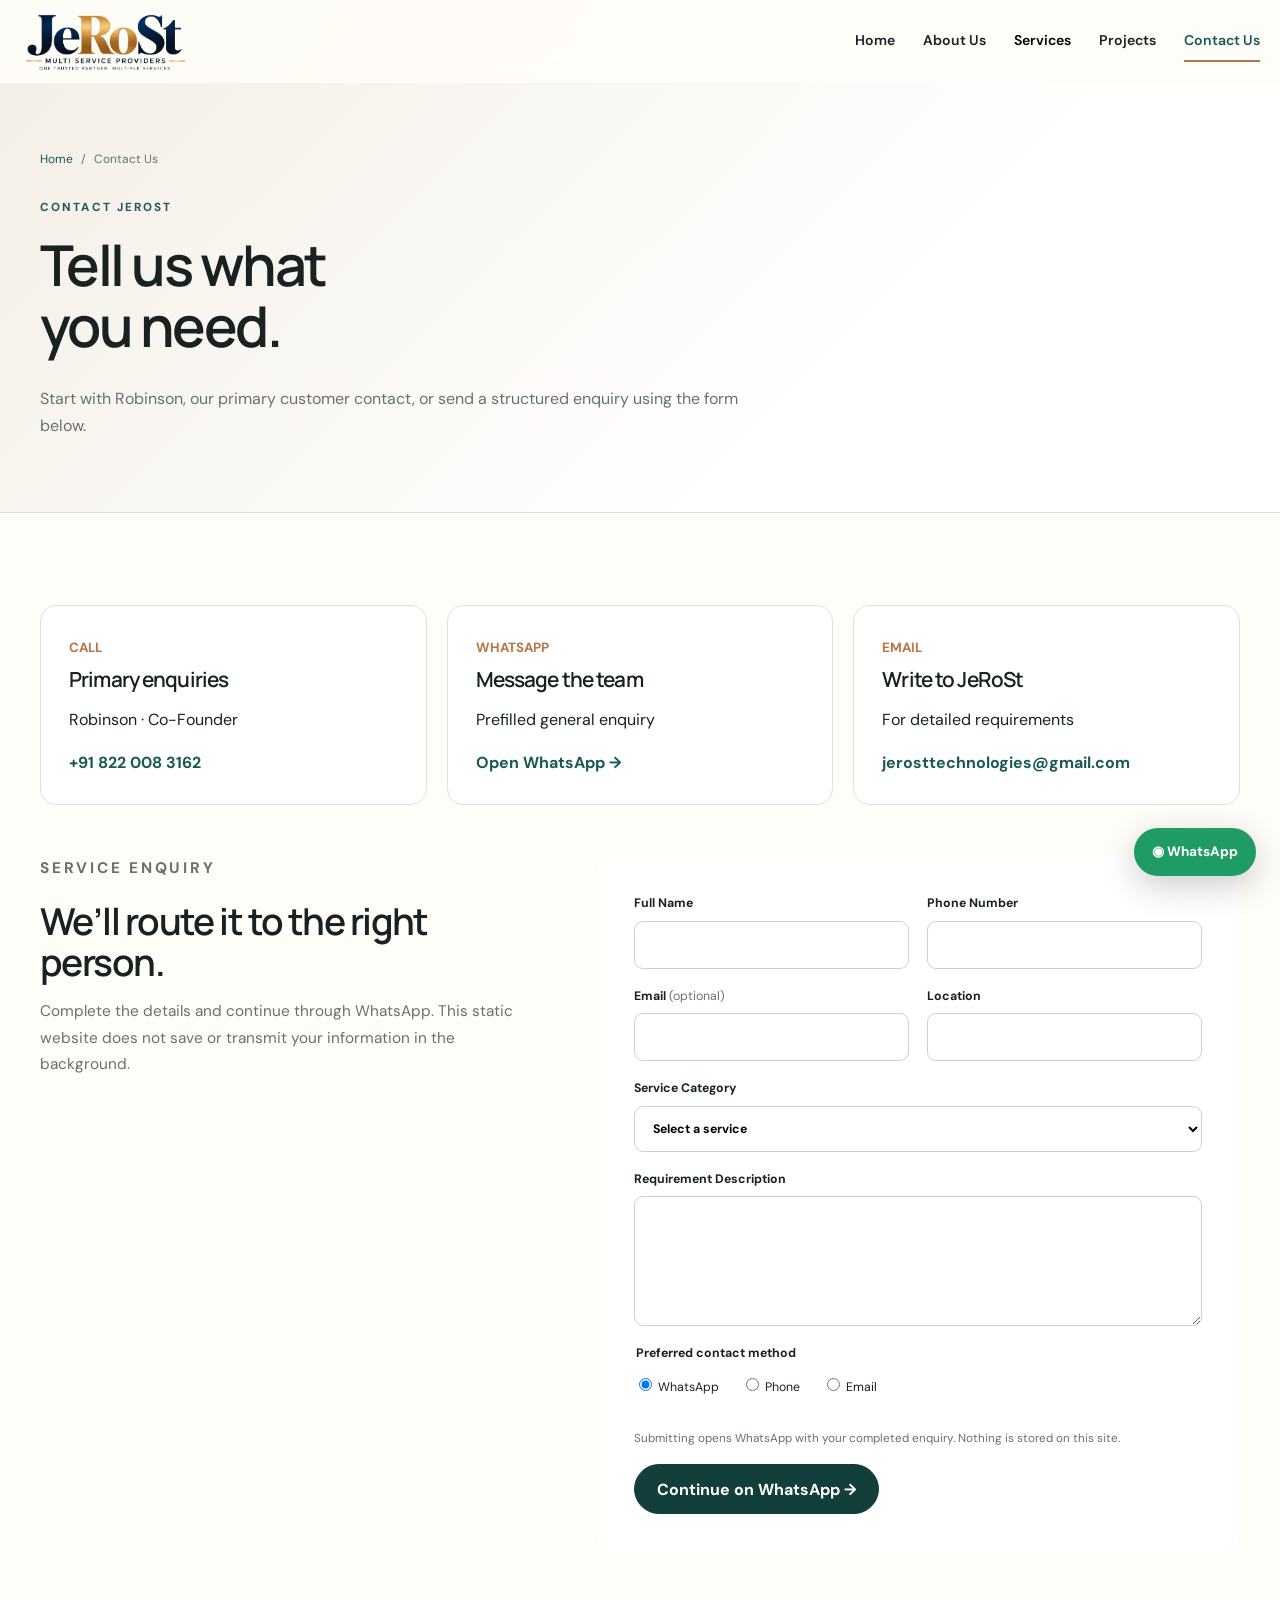
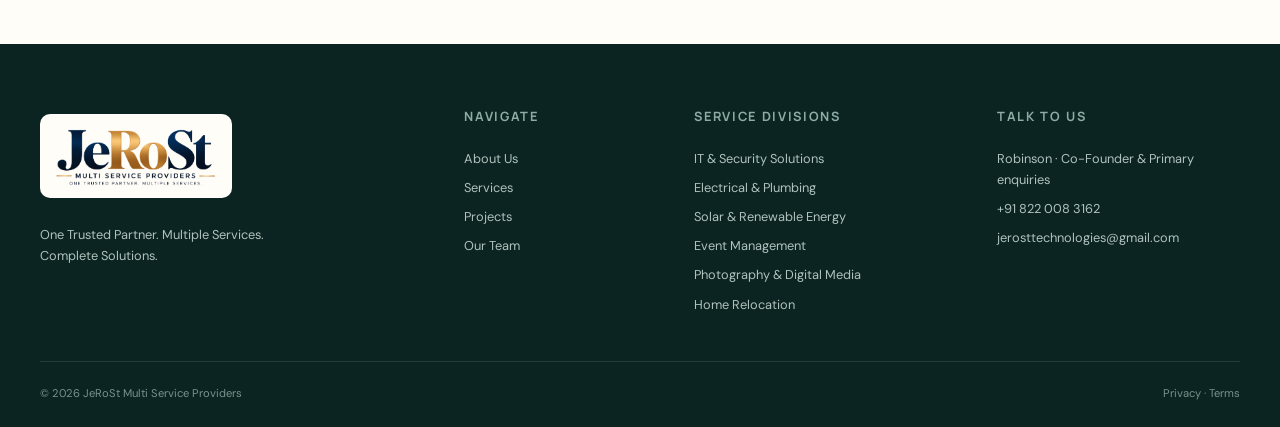
==== contact.html @ d0f53394 "first commit" ====
<!doctype html><html lang="en"><head><meta charset="UTF-8"><meta name="viewport" content="width=device-width,initial-scale=1"><title>Contact Us | JeRoSt Multi Service Providers</title><meta name="description" content="Contact JeRoSt for a service enquiry or consultation."><link rel="icon" href="assets/brand/favicon.png" type="image/png"><link rel="preconnect" href="https://fonts.googleapis.com"><link rel="preconnect" href="https://fonts.gstatic.com" crossorigin><link href="https://fonts.googleapis.com/css2?family=DM+Sans:wght@400;500;600;700&family=Manrope:wght@400;500;600;700&display=swap" rel="stylesheet"><link rel="stylesheet" href="styles.css"></head><body><a class="skip-link" href="#main">Skip to content</a><div id="site-header"></div><main id="main"><section class="page-hero"><div class="container reveal"><div class="breadcrumbs"><a href="index.html">Home</a><span>/</span><span>Contact Us</span></div><p class="eyebrow">CONTACT JEROST</p><h1>Tell us what<br>you need.</h1><p class="lead">Start with Robinson, our primary customer contact, or send a structured enquiry using the form below.</p></div></section>
<section class="section"><div class="container"><div class="contact-cards"><article class="contact-card reveal"><small>CALL</small><h2>Primary enquiries</h2><p>Robinson</p><a href="tel:+918220083162">+91 822 008 3162</a></article><article class="contact-card reveal"><small>WHATSAPP</small><h2>Message the team</h2><p>Prefilled general enquiry</p><a href="https://wa.me/918220083162" target="_blank" rel="noreferrer">Open WhatsApp →</a></article><article class="contact-card reveal"><small>EMAIL</small><h2>Write to JeRoSt</h2><p>For detailed requirements</p><a href="mailto:jerosttechnologies@gmail.com">jerosttechnologies@gmail.com</a></article></div>
<div class="contact-grid"><div class="content-copy reveal"><p class="eyebrow">SERVICE ENQUIRY</p><h2>We’ll route it to the right person.</h2><p>Complete the details and continue through WhatsApp. This static website does not save or transmit your information in the background.</p></div><form class="enquiry-form reveal" id="enquiry-form"><div class="field-row"><label>Full Name<input name="name" required autocomplete="name"></label><label>Phone Number<input name="phone" type="tel" required autocomplete="tel"></label></div><div class="field-row"><label>Email <span>(optional)</span><input name="email" type="email" autocomplete="email"></label><label>Location<input name="location" required></label></div><label>Service Category<select name="service" required><option value="">Select a service</option><option>IT &amp; Security Solutions</option><option>Electrical &amp; Plumbing Services</option><option>Solar &amp; Renewable Energy</option><option>Event Management</option><option>Photography, Videography &amp; Digital Media</option><option>Home Relocation Services</option></select></label><label>Requirement Description<textarea name="message" rows="5" required></textarea></label><fieldset><legend>Preferred contact method</legend><label><input type="radio" name="contactMethod" value="WhatsApp" checked> WhatsApp</label><label><input type="radio" name="contactMethod" value="Phone"> Phone</label><label><input type="radio" name="contactMethod" value="Email"> Email</label></fieldset><p class="form-note">Submitting opens WhatsApp with your completed enquiry. Nothing is stored on this site.</p><button class="button" type="submit">Continue on WhatsApp →</button></form></div></div></section></main><div id="site-footer"></div><script src="site.js"></script></body></html>
---- styles.css ----
:root{--ink:#182220;--teal:#123f3b;--teal-2:#1a5a53;--cream:#f8f5ee;--paper:#fffdf8;--copper:#b87545;--muted:#69716e;--line:#dde1db;--white:#fff;--shadow:0 24px 70px rgba(23,41,37,.12);--radius:20px;--max:1200px}
*{box-sizing:border-box}html{scroll-behavior:smooth;scroll-padding-top:90px}body{margin:0;background:var(--paper);color:var(--ink);font-family:"DM Sans",sans-serif;line-height:1.65}body.menu-open{overflow:hidden}img{display:block;width:100%}a{color:inherit;text-decoration:none}button,input,select,textarea{font:inherit}.container{width:min(var(--max),calc(100% - 48px));margin:auto}.skip-link{position:fixed;left:18px;top:-60px;background:var(--ink);color:#fff;padding:10px 16px;z-index:1000}.skip-link:focus{top:18px}.eyebrow{color:var(--teal-2);font-size:.73rem;font-weight:700;letter-spacing:.18em;margin:0 0 18px}.eyebrow.light{color:#9cc8c0}h1,h2,h3{font-family:"Manrope",sans-serif;line-height:1.08;margin:0}h1{font-size:clamp(3rem,6.2vw,6.2rem);letter-spacing:-.065em;font-weight:600}h1 em{font-style:normal;color:var(--teal-2)}h2{font-size:clamp(2.3rem,4.3vw,4.4rem);letter-spacing:-.055em;font-weight:600}h3{letter-spacing:-.03em}.section{padding:120px 0}.button{display:inline-flex;align-items:center;justify-content:center;gap:12px;border:1px solid var(--teal);background:var(--teal);color:#fff;padding:15px 22px;border-radius:999px;font-weight:700;cursor:pointer;transition:.25s}.button:hover{background:var(--teal-2);transform:translateY(-2px)}.button-small{padding:11px 18px;font-size:.88rem}.button-ghost{background:transparent;color:var(--ink);border-color:#bfc6c1}.button-ghost:hover{background:#fff}.button-row{display:flex;flex-wrap:wrap;gap:12px;margin-top:34px}.site-header{position:fixed;top:0;left:0;right:0;z-index:100;background:rgba(255,253,248,.9);backdrop-filter:blur(18px);border-bottom:1px solid transparent;transition:.25s}.site-header.scrolled{border-color:var(--line);box-shadow:0 8px 30px rgba(26,40,37,.06)}.nav-shell{height:82px;width:min(1360px,calc(100% - 40px));margin:auto;display:flex;align-items:center;gap:38px}.wordmark{display:inline-flex;flex-direction:column;line-height:1;min-width:max-content}.wordmark strong{font-family:"Manrope";font-size:1.75rem;letter-spacing:-.06em}.wordmark span{font-size:.53rem;letter-spacing:.19em;font-weight:700;margin-top:6px}.main-nav{display:flex;align-items:center;gap:28px;margin-left:auto;font-size:.88rem;font-weight:600}.main-nav>a,.services-nav>button{position:relative;background:none;border:0;padding:29px 0;cursor:pointer}.main-nav>a:after,.services-nav>button:after{content:"";position:absolute;left:0;right:100%;bottom:20px;height:2px;background:var(--copper);transition:.25s}.main-nav>a:hover:after,.services-nav>button:hover:after{right:0}.services-nav{position:relative}.services-nav>button{display:flex;align-items:center;gap:6px}.mega-menu{position:absolute;top:70px;left:50%;transform:translate(-44%,10px);width:min(860px,calc(100vw - 60px));background:#fff;border:1px solid var(--line);box-shadow:var(--shadow);border-radius:18px;padding:28px;display:grid;grid-template-columns:.75fr 2fr;gap:32px;opacity:0;visibility:hidden;transition:.2s}.services-nav:hover .mega-menu,.services-nav:focus-within .mega-menu{opacity:1;visibility:visible;transform:translate(-44%,0)}.mega-intro{background:var(--cream);padding:24px;border-radius:14px}.mega-intro small{font-size:.65rem;letter-spacing:.16em;color:var(--teal-2);font-weight:700}.mega-intro h3{font-size:1.45rem;margin:14px 0 26px}.mega-intro a{font-size:.8rem;font-weight:700;color:var(--teal-2)}.mega-links{display:grid;grid-template-columns:1fr 1fr;gap:6px}.mega-links>a{display:flex;gap:14px;padding:13px;border-radius:10px}.mega-links>a:hover{background:var(--cream)}.mega-links b{color:var(--copper);font-size:.75rem}.mega-links span{font-size:.88rem;font-weight:700}.mega-links small{display:block;color:var(--muted);font-size:.7rem;font-weight:400;margin-top:3px}.menu-toggle{display:none;background:none;border:0;width:42px;height:42px}.hero{min-height:100vh;padding:150px 0 80px;display:flex;align-items:center;background:linear-gradient(135deg,#fbf8f1,#fff 60%);overflow:hidden}.hero-grid{display:grid;grid-template-columns:1.1fr .9fr;gap:70px;align-items:center}.hero-lead{font-size:1.05rem;color:var(--muted);max-width:670px;margin:30px 0 0}.direct-contact{display:flex;gap:20px;align-items:center;margin-top:42px}.direct-contact span{font-size:.65rem;letter-spacing:.16em;font-weight:700;color:var(--muted)}.direct-contact a{font-weight:700}.hero-visual{position:relative;min-height:650px}.hero-visual>img{height:650px;object-fit:cover;border-radius:220px 220px 24px 24px}.division-panel{position:absolute;left:-90px;bottom:26px;width:310px;background:rgba(18,63,59,.96);color:#fff;border-radius:18px;padding:24px;box-shadow:var(--shadow)}.division-panel p{font-size:.62rem;letter-spacing:.15em;color:#9cc8c0;margin:0}.division-panel>strong{display:block;font-family:"Manrope";font-size:1.65rem;margin:3px 0 15px}.division-panel a{display:flex;justify-content:space-between;border-top:1px solid rgba(255,255,255,.15);padding:8px 0;font-size:.72rem}.section-heading{display:grid;grid-template-columns:1.4fr .6fr;gap:80px;align-items:end;margin-bottom:58px}.section-heading>p{color:var(--muted);margin:0 0 7px}.service-grid{display:grid;grid-template-columns:repeat(3,1fr);gap:24px}.service-card{border:1px solid var(--line);border-radius:var(--radius);overflow:hidden;background:#fff;transition:.3s}.service-card:hover{transform:translateY(-8px);box-shadow:var(--shadow)}.card-image{height:240px;position:relative;overflow:hidden}.card-image img{height:100%;object-fit:cover;transition:.5s}.service-card:hover img{transform:scale(1.04)}.card-image>span{position:absolute;left:16px;top:16px;background:#fff;border-radius:99px;padding:6px 10px;font-size:.7rem;font-weight:700}.card-body{padding:28px}.service-icon{width:42px;height:42px;display:grid;place-items:center;background:#e7f0ed;color:var(--teal);border-radius:12px;font-size:1.3rem;margin-bottom:22px}.card-body h3{font-size:1.35rem}.card-body p{color:var(--muted);font-size:.9rem;min-height:72px}.text-button{background:0;border:0;padding:0;color:var(--teal-2);font-weight:700;cursor:pointer}.text-button span{margin-left:7px}.promise{padding:120px 0;background:var(--teal);color:#fff}.promise-grid{display:grid;grid-template-columns:1fr 1fr;gap:100px}.promise-grid>div:first-child>p:not(.eyebrow){color:#b9ccc8;max-width:500px;margin-top:26px}.promise-list{border-top:1px solid rgba(255,255,255,.18)}.promise-list div{display:grid;grid-template-columns:45px 1fr 30px;align-items:center;border-bottom:1px solid rgba(255,255,255,.18);padding:18px 0}.promise-list b{font-size:.72rem;color:#9cc8c0}.promise-list span{font-size:1.05rem}.promise-list i{font-style:normal;color:#c99368}.process-section{background:var(--cream)}.process-grid{display:grid;grid-template-columns:repeat(4,1fr);border:1px solid var(--line);border-radius:var(--radius);overflow:hidden}.process-card{background:#fff;padding:32px;border-right:1px solid var(--line);min-height:300px}.process-card:last-child{border:0}.process-card>b{font-size:.7rem;color:var(--copper)}.process-card>span{display:block;color:var(--teal);font-size:1.8rem;margin:40px 0 28px}.process-card h3{font-size:1.15rem}.process-card p{color:var(--muted);font-size:.87rem}.filter-row{display:flex;gap:8px;margin-bottom:30px}.filter-row button{border:1px solid var(--line);background:#fff;padding:9px 16px;border-radius:99px;cursor:pointer}.filter-row button.active{background:var(--teal);color:#fff}.project-grid{display:grid;grid-template-columns:1fr 1.25fr 1fr;gap:20px}.project-card{margin:0;position:relative;height:470px;overflow:hidden;border-radius:var(--radius);transition:.3s}.project-card.hidden{display:none}.project-card img{height:100%;object-fit:cover;transition:.5s}.project-card:hover img{transform:scale(1.04)}.project-card:after{content:"";position:absolute;inset:40% 0 0;background:linear-gradient(transparent,rgba(0,0,0,.75))}.project-card figcaption{position:absolute;z-index:1;bottom:25px;left:25px;color:#fff}.project-card small{letter-spacing:.14em;font-size:.6rem}.project-card h3{font-size:1.5rem;margin-top:8px}.team-section{background:var(--cream)}.team-grid{display:grid;grid-template-columns:repeat(4,1fr);gap:20px}.team-card{background:#fff;border:1px solid var(--line);padding:14px 14px 26px;border-radius:var(--radius);position:relative}.team-card.primary{border-color:var(--copper)}.primary-label{position:absolute;left:24px;top:25px;background:var(--copper);color:#fff;padding:6px 9px;border-radius:99px;font-size:.55rem;font-weight:700;letter-spacing:.1em}.portrait{height:260px;background:linear-gradient(145deg,#dfe9e5,#f5eee5);display:grid;place-items:center;border-radius:14px;margin-bottom:22px}.portrait span{font-family:"Manrope";font-size:3rem;color:var(--teal);font-weight:700}.team-card h3,.team-card p,.team-card>a{margin-left:10px;margin-right:10px}.team-card h3{font-size:1.2rem}.team-card p{color:var(--muted);font-size:.82rem;min-height:48px}.team-card>a{color:var(--teal-2);font-weight:700;font-size:.87rem}.contact-section{background:var(--teal);color:#fff;padding:120px 0}.contact-grid{display:grid;grid-template-columns:.85fr 1.15fr;gap:80px;align-items:start}.contact-copy>p:not(.eyebrow){color:#c2d4d0;max-width:520px}.contact-copy>a{color:#b9d7d1}.contact-person{display:flex;align-items:center;gap:16px;margin:38px 0}.contact-person>span{width:58px;height:58px;border-radius:50%;background:#fff;color:var(--teal);display:grid;place-items:center;font-weight:700}.contact-person div{display:flex;flex-direction:column}.contact-person small{letter-spacing:.13em;color:#9cc8c0;font-size:.58rem}.contact-person a{color:#fff}.enquiry-form{background:#fff;color:var(--ink);padding:38px;border-radius:var(--radius)}.field-row{display:grid;grid-template-columns:1fr 1fr;gap:18px}.enquiry-form label{display:block;font-size:.77rem;font-weight:700;margin-bottom:17px}.enquiry-form label span{color:var(--muted);font-weight:400}.enquiry-form input,.enquiry-form select,.enquiry-form textarea{display:block;width:100%;margin-top:7px;padding:13px 14px;border:1px solid #ccd3ce;border-radius:9px;background:#fff}.enquiry-form input:focus,.enquiry-form select:focus,.enquiry-form textarea:focus{outline:3px solid rgba(26,90,83,.14);border-color:var(--teal-2)}.enquiry-form fieldset{border:0;padding:0;margin:5px 0 15px;display:flex;gap:22px}.enquiry-form legend{font-size:.77rem;font-weight:700;margin-bottom:8px}.enquiry-form fieldset label{font-weight:400}.enquiry-form fieldset input{display:inline;width:auto}.form-note{font-size:.73rem;color:var(--muted)}.form-status{font-size:.8rem;color:#a03131}.footer{background:#0c2421;color:#d7e2df;padding:80px 0 25px}.footer-grid{display:grid;grid-template-columns:1.5fr .7fr 1fr 1fr;gap:60px}.light-wordmark{color:#fff}.footer h3{font-size:.8rem;text-transform:uppercase;letter-spacing:.13em;color:#8eaba5;margin-bottom:20px}.footer-grid>div{display:flex;flex-direction:column;align-items:flex-start}.footer-grid p,.footer-grid a{font-size:.8rem;color:#afc2be;margin:4px 0}.footer-grid>div:first-child p{max-width:280px;margin-top:22px}.footer-bottom{display:flex;justify-content:space-between;border-top:1px solid rgba(255,255,255,.1);margin-top:60px;padding-top:22px;font-size:.7rem;color:#78918c}.floating-wa{position:fixed;right:24px;bottom:24px;z-index:60;background:#1f9b65;color:#fff;padding:13px 18px;border-radius:99px;box-shadow:0 10px 35px rgba(0,0,0,.2);font-size:.85rem;font-weight:700}.back-top{position:fixed;right:28px;bottom:85px;width:40px;height:40px;border:1px solid var(--line);border-radius:50%;background:#fff;cursor:pointer;opacity:0;visibility:hidden;transition:.2s}.back-top.visible{opacity:1;visibility:visible}.service-dialog{width:min(680px,calc(100% - 32px));border:0;border-radius:22px;padding:40px;box-shadow:var(--shadow)}.service-dialog::backdrop{background:rgba(10,28,25,.72);backdrop-filter:blur(4px)}.dialog-close{position:absolute;right:18px;top:14px;border:0;background:none;font-size:2rem;cursor:pointer}.service-dialog h2{font-size:2.2rem}.service-dialog>p{color:var(--muted)}#dialog-list{display:grid;grid-template-columns:1fr 1fr;gap:9px;margin:25px 0}#dialog-list span{display:flex;gap:8px;padding:10px;background:var(--cream);border-radius:8px;font-size:.83rem}#dialog-list span:before{content:"✓";color:var(--teal-2);font-weight:700}.dialog-note{font-size:.78rem;border-left:3px solid var(--copper);padding-left:12px}.reveal{opacity:0;transform:translateY(22px);transition:opacity .7s,transform .7s}.reveal.visible{opacity:1;transform:none}
@media (max-width:1050px){.main-nav{gap:19px}.hero-grid{grid-template-columns:1fr 1fr;gap:35px}.division-panel{left:-35px}.service-grid{grid-template-columns:1fr 1fr}.team-grid{grid-template-columns:1fr 1fr}.project-grid{grid-template-columns:1fr 1fr}.project-card:last-child{grid-column:1/-1}.contact-grid{gap:40px}.process-grid{grid-template-columns:1fr 1fr}.process-card{border-bottom:1px solid var(--line)}}
@media (max-width:800px){.container{width:min(100% - 32px,var(--max))}.section{padding:82px 0}.nav-shell{height:72px}.menu-toggle{display:block;margin-left:auto;position:relative;z-index:3}.menu-toggle span{display:block;width:24px;height:2px;background:var(--ink);margin:6px}.main-nav{position:fixed;inset:0;background:var(--paper);padding:110px 28px 30px;display:flex;flex-direction:column;align-items:stretch;gap:0;transform:translateX(100%);transition:.3s;font-size:1.2rem;overflow:auto}.main-nav.open{transform:none}.main-nav>a,.services-nav>button{padding:14px 0}.services-nav>button{font-size:1.2rem}.mega-menu{position:static;width:100%;transform:none!important;box-shadow:none;border:0;padding:10px 0;display:none;opacity:1;visibility:visible}.services-nav.open .mega-menu{display:block}.mega-intro{display:none}.mega-links{grid-template-columns:1fr}.mega-links>a{padding:9px 0}.hero{padding:120px 0 60px}.hero-grid{grid-template-columns:1fr}.hero-visual{min-height:500px;margin-top:20px}.hero-visual>img{height:500px}.division-panel{left:14px;right:14px;width:auto;bottom:14px}.section-heading{grid-template-columns:1fr;gap:22px}.service-grid{grid-template-columns:1fr}.promise-grid{grid-template-columns:1fr;gap:55px}.process-grid{grid-template-columns:1fr}.process-card{border-right:0}.project-grid{grid-template-columns:1fr}.project-card,.project-card:last-child{grid-column:auto;height:390px}.contact-grid{grid-template-columns:1fr}.footer-grid{grid-template-columns:1fr 1fr}.floating-wa span{display:none}.floating-wa{width:50px;height:50px;padding:0;display:grid;place-items:center}.team-grid{grid-template-columns:1fr 1fr}}
@media (max-width:560px){h1{font-size:3.25rem}.button-row{flex-direction:column;align-items:stretch}.direct-contact{align-items:flex-start;flex-direction:column;gap:5px}.hero-visual{min-height:440px}.hero-visual>img{height:440px}.division-panel a:nth-of-type(n+4){display:none}.card-image{height:210px}.team-grid{grid-template-columns:1fr}.portrait{height:230px}.field-row{grid-template-columns:1fr;gap:0}.enquiry-form{padding:25px 20px}.enquiry-form fieldset{flex-wrap:wrap;gap:12px}.footer-grid{grid-template-columns:1fr}.footer-bottom{flex-direction:column;gap:8px}#dialog-list{grid-template-columns:1fr}.service-dialog{padding:32px 22px}.filter-row{overflow:auto}.filter-row button{white-space:nowrap}}
@media (prefers-reduced-motion:reduce){html{scroll-behavior:auto}*,*:before,*:after{animation-duration:.01ms!important;transition-duration:.01ms!important}.reveal{opacity:1;transform:none}}

/* Multi-page website */
.main-nav a.active,.services-nav>button.active{color:var(--teal-2)}
.main-nav a.active:after,.services-nav>button.active:after{right:0}
.page-hero{padding:175px 0 92px;background:linear-gradient(135deg,#f3eee4,#fff 68%);border-bottom:1px solid var(--line)}
.page-hero .breadcrumbs{display:flex;gap:8px;color:var(--muted);font-size:.75rem;margin-bottom:28px}.breadcrumbs a{color:var(--teal-2)}
.page-hero h1{font-size:clamp(3rem,6vw,6rem);max-width:980px}.page-hero .lead{font-size:1.12rem;color:var(--muted);max-width:760px;margin:28px 0 0}
.page-hero.compact{padding-bottom:70px}.page-hero.compact h1{font-size:clamp(2.8rem,5vw,4.8rem)}
.content-split{display:grid;grid-template-columns:1fr 1fr;gap:80px;align-items:center}.content-split img{height:580px;object-fit:cover;border-radius:var(--radius)}
.content-copy p{color:var(--muted)}.content-copy .button{margin-top:18px}
.division-list{display:grid;grid-template-columns:repeat(2,1fr);gap:22px}.division-card{display:block;background:#fff;border:1px solid var(--line);border-radius:var(--radius);overflow:hidden;transition:.3s}.division-card:hover{transform:translateY(-6px);box-shadow:var(--shadow)}.division-card img{height:260px;object-fit:cover}.division-card div{padding:28px}.division-card small{color:var(--copper);font-weight:700;letter-spacing:.13em}.division-card h2{font-size:1.7rem;margin:10px 0}.division-card p{color:var(--muted);font-size:.9rem}.division-card b{color:var(--teal-2);font-size:.86rem}
.service-banner{height:520px;position:relative;overflow:hidden}.service-banner img{height:100%;object-fit:cover}.service-banner:after{content:"";position:absolute;inset:0;background:linear-gradient(90deg,rgba(8,33,29,.42),transparent)}
.service-detail-grid{display:grid;grid-template-columns:repeat(3,1fr);gap:20px}.service-detail-card{border:1px solid var(--line);border-radius:16px;padding:28px;background:#fff}.service-detail-card>span{color:var(--copper);font-size:.7rem;font-weight:700}.service-detail-card h2{font-size:1.35rem;margin:14px 0}.service-detail-card p{font-size:.88rem;color:var(--muted)}.service-detail-card ul{list-style:none;padding:0;margin:20px 0 0}.service-detail-card li{font-size:.8rem;border-top:1px solid var(--line);padding:8px 0}.service-detail-card li:before{content:"✓";color:var(--teal-2);font-weight:700;margin-right:8px}
.notice{margin-top:35px;padding:20px 24px;border-left:4px solid var(--copper);background:#f5eee7;color:#65594e;font-size:.84rem;text-align:center}
.page-cta{padding:85px 0;background:var(--teal);color:#fff}.page-cta .container{display:flex;align-items:center;justify-content:space-between;gap:40px}.page-cta h2{font-size:clamp(2rem,4vw,3.6rem)}.button-light{background:#fff;color:var(--teal);border-color:#fff}
.team-page-grid{display:grid;grid-template-columns:repeat(2,1fr);gap:28px}.profile-card{display:grid;grid-template-columns:230px 1fr;background:#fff;border:1px solid var(--line);border-radius:var(--radius);overflow:hidden}.profile-card.primary{border-color:var(--copper)}.profile-card img{width:100%;height:100%;min-height:360px;object-fit:cover}.profile-card .profile-info{padding:32px}.profile-card small{color:var(--copper);font-weight:700;letter-spacing:.1em}.profile-card h2{font-size:1.7rem;margin:12px 0 5px}.profile-card h3{font-size:.9rem;color:var(--teal-2);margin-bottom:16px}.profile-card p{color:var(--muted);font-size:.86rem}.profile-card a{color:var(--teal-2);font-weight:700}.profile-card ul{padding-left:18px;font-size:.78rem;color:var(--muted)}
.contact-cards{display:grid;grid-template-columns:repeat(3,1fr);gap:20px;margin-bottom:50px}.contact-card{padding:28px;border:1px solid var(--line);border-radius:16px;background:#fff}.contact-card small{color:var(--copper);font-weight:700}.contact-card h2{font-size:1.3rem;margin:8px 0}.contact-card a{color:var(--teal-2);font-weight:700}
.legal-copy{max-width:850px}.legal-copy h2{font-size:1.6rem;margin:38px 0 12px}.legal-copy p,.legal-copy li{color:var(--muted)}
.subservice-nav{display:flex;gap:8px;flex-wrap:wrap;margin-top:30px}.subservice-nav a{border:1px solid var(--line);border-radius:999px;padding:8px 13px;font-size:.75rem;background:#fff}
@media(max-width:900px){.content-split{grid-template-columns:1fr;gap:40px}.division-list{grid-template-columns:1fr}.service-detail-grid{grid-template-columns:1fr 1fr}.team-page-grid{grid-template-columns:1fr}.page-cta .container{align-items:flex-start;flex-direction:column}.contact-cards{grid-template-columns:1fr}.service-banner{height:400px}}
@media(max-width:620px){.page-hero{padding:130px 0 65px}.content-split img{height:380px}.service-detail-grid{grid-template-columns:1fr}.profile-card{grid-template-columns:1fr}.profile-card img{height:350px;min-height:0}.division-card img{height:220px}.service-banner{height:320px}}
.portrait{overflow:hidden}.portrait img{width:100%;height:100%;object-fit:cover}
.detail-section{padding:100px 0;background:var(--cream)}.detail-section.white{background:#fff}.detail-intro{display:grid;grid-template-columns:.8fr 1.2fr;gap:80px;margin-bottom:48px}.detail-intro>p{color:var(--muted);font-size:1.02rem;margin:0}.info-grid{display:grid;grid-template-columns:repeat(3,1fr);gap:20px}.info-panel{background:#fff;border:1px solid var(--line);border-radius:16px;padding:28px}.white .info-panel{background:var(--cream)}.info-panel>span{display:grid;place-items:center;width:38px;height:38px;border-radius:50%;background:#e1eeea;color:var(--teal);font-weight:700;margin-bottom:20px}.info-panel h3{font-size:1.15rem;margin-bottom:12px}.info-panel p,.info-panel li{font-size:.84rem;color:var(--muted)}.info-panel ul{padding-left:18px;margin:0}.work-steps{display:grid;grid-template-columns:repeat(4,1fr);gap:0;border:1px solid var(--line);border-radius:18px;overflow:hidden}.work-step{padding:26px;background:#fff;border-right:1px solid var(--line)}.work-step:last-child{border:0}.work-step b{color:var(--copper);font-size:.7rem}.work-step h3{font-size:1rem;margin:20px 0 9px}.work-step p{font-size:.79rem;color:var(--muted);margin:0}.faq-list{max-width:900px}.faq-list details{border-bottom:1px solid var(--line);padding:0}.faq-list summary{list-style:none;cursor:pointer;padding:22px 40px 22px 0;font-weight:700;position:relative}.faq-list summary:after{content:"+";position:absolute;right:5px;font-size:1.25rem;color:var(--teal)}.faq-list details[open] summary:after{content:"−"}.faq-list details p{color:var(--muted);margin:0 0 22px;max-width:760px}.section-kicker{margin-bottom:38px}.section-kicker h2{font-size:clamp(2rem,4vw,3.7rem);max-width:760px}
@media(max-width:900px){.detail-intro{grid-template-columns:1fr;gap:20px}.info-grid{grid-template-columns:1fr 1fr}.work-steps{grid-template-columns:1fr 1fr}.work-step:nth-child(2){border-right:0}.work-step{border-bottom:1px solid var(--line)}}
@media(max-width:620px){.detail-section{padding:75px 0}.info-grid,.work-steps{grid-template-columns:1fr}.work-step{border-right:0}.work-step:nth-child(3){border-bottom:1px solid var(--line)}}

/* Global UI refinement */
html,body{overflow-x:hidden}
h1,h2,h3,.hero-lead,.lead{overflow-wrap:break-word}
.button{gap:10px;line-height:1.2;white-space:nowrap;width:max-content;max-width:100%;min-height:50px;padding:14px 22px;flex-wrap:nowrap}
.button span{display:inline-block;flex:0 0 auto}
.page-cta .container{align-items:center}
.page-cta h2{max-width:820px}
.page-cta .button{flex:0 0 auto}
.button-light{box-shadow:0 12px 30px rgba(0,0,0,.12)}
.button-light:hover{background:var(--cream);color:var(--teal)}
.primary-label{max-width:calc(100% - 48px);padding:7px 10px;font-size:.52rem;line-height:1.2;letter-spacing:.08em;white-space:nowrap;overflow:hidden;text-overflow:ellipsis}
.footer-grid p,.footer-grid a,.contact-card a{overflow-wrap:anywhere}
.profile-card .profile-info{min-width:0}
.profile-card h2,.profile-card h3{overflow-wrap:break-word}
.service-detail-card,.info-panel,.process-card{height:100%}
.main-nav>a,.services-nav>button{white-space:nowrap}
.enquiry-form .button{margin-top:4px}
@media(max-width:1050px) and (min-width:801px){.nav-shell{gap:22px}.main-nav{gap:16px;font-size:.82rem}.wordmark strong{font-size:1.55rem}}
@media(max-width:800px){.main-nav{gap:0}.main-nav>a,.services-nav>button{width:100%;min-height:52px;display:flex;align-items:center;text-align:left}.page-cta .container{align-items:flex-start}.page-cta .button{align-self:flex-start}.mega-links span{min-width:0}.footer-grid{gap:38px}}
@media(max-width:560px){.button{padding:13px 18px;font-size:.9rem}.page-cta{padding:70px 0}.page-cta .container{gap:28px}.page-cta .button{align-self:flex-start}.contact-person{min-width:0}.contact-person div{min-width:0}.contact-person a{overflow-wrap:anywhere}.footer{padding-top:65px}.profile-card .profile-info{padding:26px 22px}.team-card p{min-height:0}.primary-label{left:20px;top:20px;max-width:calc(100% - 40px)}}
@media(max-width:340px){.container{width:calc(100% - 24px)}.button{font-size:.82rem;padding:12px 15px}.wordmark strong{font-size:1.55rem}.wordmark span{font-size:.48rem}.page-hero h1{font-size:2.6rem}}

/* Compact spacing and motion pass */
.section{padding:92px 0}
.promise,.contact-section{padding:92px 0}
.detail-section{padding:78px 0}
.page-hero{padding-top:150px;padding-bottom:72px}
.page-hero.compact{padding-bottom:58px}
.section-heading{margin-bottom:42px;gap:58px}
.detail-intro{margin-bottom:38px;gap:58px}
.section-kicker{margin-bottom:30px}
.footer{padding-top:66px}
.footer-bottom{margin-top:42px}
.final-cta{padding-top:82px;padding-bottom:82px}
.card-body{padding:25px}
.card-body p{min-height:58px;margin-bottom:16px}
.process-grid{background:#fff}
.process-card{position:relative;min-height:245px;padding:28px;overflow:hidden;transition:transform .35s cubic-bezier(.22,1,.36,1),box-shadow .35s,background-color .35s}
.process-card:before{content:"";position:absolute;left:0;right:0;top:0;height:3px;background:linear-gradient(90deg,var(--copper),var(--teal-2));transform:scaleX(0);transform-origin:left;transition:transform .45s cubic-bezier(.22,1,.36,1)}
.process-card:hover{z-index:2;transform:translateY(-7px);background:#fffdf8;box-shadow:0 20px 45px rgba(18,63,59,.12)}
.process-card:hover:before{transform:scaleX(1)}
.process-card>span{margin:25px 0 20px;transition:transform .35s cubic-bezier(.22,1,.36,1),color .35s}
.process-card:hover>span{color:var(--copper);transform:translateY(-4px) rotate(-5deg) scale(1.08)}
.process-card h3{margin-bottom:8px}
.process-card p{margin:0;line-height:1.55}
.process-grid .process-card.reveal.visible{animation:processRise .65s cubic-bezier(.22,1,.36,1) both}
.process-grid .process-card:nth-child(2){animation-delay:.08s}
.process-grid .process-card:nth-child(3){animation-delay:.16s}
.process-grid .process-card:nth-child(4){animation-delay:.24s}
@keyframes processRise{0%{opacity:0;transform:translateY(24px)}100%{opacity:1;transform:translateY(0)}}
.service-card,.division-card,.team-card,.profile-card,.info-panel,.service-detail-card{transition:transform .35s cubic-bezier(.22,1,.36,1),box-shadow .35s,border-color .35s}
.team-card:hover,.profile-card:hover,.info-panel:hover,.service-detail-card:hover{transform:translateY(-5px);border-color:#c8d3ce;box-shadow:0 18px 42px rgba(18,63,59,.09)}
.team-card .portrait img,.profile-card>img{transition:transform .6s cubic-bezier(.22,1,.36,1)}
.team-card:hover .portrait img,.profile-card:hover>img{transform:scale(1.035)}
.content-split{gap:60px}
.value-grid,.team-grid,.contact-cards{row-gap:22px}
@media(max-width:1050px){.section,.promise,.contact-section{padding:78px 0}.detail-section{padding:68px 0}.process-card{min-height:220px}}
@media(max-width:800px){.section,.promise,.contact-section{padding:68px 0}.detail-section{padding:62px 0}.page-hero{padding-top:122px;padding-bottom:56px}.page-hero.compact{padding-bottom:48px}.section-heading{margin-bottom:34px;gap:16px}.process-card{min-height:0;padding:26px}.process-card>span{margin:18px 0 15px}.content-split{gap:34px}.footer{padding-top:58px}}
@media(max-width:560px){.section,.promise,.contact-section{padding:58px 0}.detail-section{padding:54px 0}.page-hero{padding-bottom:48px}.section-heading{margin-bottom:28px}.hero{padding-bottom:48px}.service-grid,.team-grid,.contact-cards{gap:16px}.card-body{padding:22px}.card-body p{min-height:0}.process-grid{border-radius:16px}.process-card{padding:23px}.footer-bottom{margin-top:32px}}
@media(prefers-reduced-motion:reduce){.process-grid .process-card.reveal.visible{animation:none}.process-card:hover,.team-card:hover,.profile-card:hover,.info-panel:hover,.service-detail-card:hover{transform:none}.process-card:hover>span,.team-card:hover .portrait img,.profile-card:hover>img{transform:none}}

/* Remove the gap between process numbers and icons */
.process-card>b{display:block;line-height:1;margin:0}
.process-card>span{margin:8px 0 14px}

/* Keep the hero service panel inside its image column */
.hero-copy,.hero-visual{min-width:0}
.hero-visual{isolation:isolate}
.division-panel{z-index:2}
@media(min-width:801px){.division-panel{left:24px;right:auto;bottom:24px;width:min(310px,calc(100% - 48px))}}

/* Compact adjacent dark sections on the About page */
.promise:has(+.page-cta){padding-bottom:34px}
.promise+.page-cta{padding-top:34px;border-top:1px solid rgba(255,255,255,.1)}
@media(max-width:800px){.promise:has(+.page-cta){padding-bottom:26px}.promise+.page-cta{padding-top:26px}}

/* Clearer, more restrained hero typography */
.hero h1{font-size:clamp(2.8rem,4.8vw,5rem);line-height:1.06;letter-spacing:-.045em;max-width:720px}
.page-hero h1,.page-hero.compact h1{font-size:clamp(2.65rem,4.4vw,4.65rem);line-height:1.08;letter-spacing:-.045em;max-width:900px}
.hero-lead,.page-hero .lead{font-size:1rem;line-height:1.72;max-width:700px}
@media(max-width:800px){.hero h1{font-size:clamp(2.7rem,9vw,4rem);line-height:1.08}.page-hero h1,.page-hero.compact h1{font-size:clamp(2.45rem,8vw,3.6rem);line-height:1.1}}
@media(max-width:560px){.hero h1{font-size:clamp(2.45rem,12vw,3.2rem);letter-spacing:-.035em}.page-hero h1,.page-hero.compact h1{font-size:clamp(2.25rem,10.5vw,2.9rem);letter-spacing:-.035em}.hero-lead,.page-hero .lead{font-size:.96rem;line-height:1.68}}

/* Balanced typography scale across the full site */
h2{font-size:clamp(2rem,3.35vw,3.45rem);line-height:1.12;letter-spacing:-.042em}
.section-heading h2,.promise h2,.commitment-section h2{font-size:clamp(2rem,3.35vw,3.45rem)}
.brand-wordmark{display:flex;align-items:center;justify-content:center;line-height:1;min-width:0}
.brand-logo{width:172px;height:auto;object-fit:contain}
.light-wordmark{width:max-content;background:#fffdf8;border-radius:10px;padding:8px 10px}
@media(max-width:1050px){.brand-logo{width:154px}}
@media(max-width:560px){.brand-logo{width:142px}.light-wordmark{padding:7px 8px}}
.page-cta h2,.final-cta h2,.section-kicker h2{font-size:clamp(1.95rem,3.15vw,3.2rem);line-height:1.14}
.content-copy h2,.detail-intro h2{font-size:clamp(1.9rem,2.9vw,3rem)}
.service-dialog h2{font-size:clamp(1.8rem,2.8vw,2.4rem)}
.section-heading>p,.detail-intro>p,.content-copy p{font-size:.96rem;line-height:1.72}
@media(max-width:800px){h2,.section-heading h2,.promise h2,.commitment-section h2{font-size:clamp(1.9rem,6.5vw,2.8rem)}.page-cta h2,.final-cta h2,.section-kicker h2{font-size:clamp(1.85rem,6vw,2.55rem)}.content-copy h2,.detail-intro h2{font-size:clamp(1.8rem,5.8vw,2.45rem)}}
@media(max-width:560px){h2,.section-heading h2,.promise h2,.commitment-section h2{font-size:clamp(1.75rem,8vw,2.35rem);letter-spacing:-.032em}.page-cta h2,.final-cta h2,.section-kicker h2,.content-copy h2,.detail-intro h2{font-size:clamp(1.7rem,7.5vw,2.2rem);letter-spacing:-.03em}.card-body h3,.team-card h3,.service-detail-card h2,.info-panel h3{line-height:1.2}}
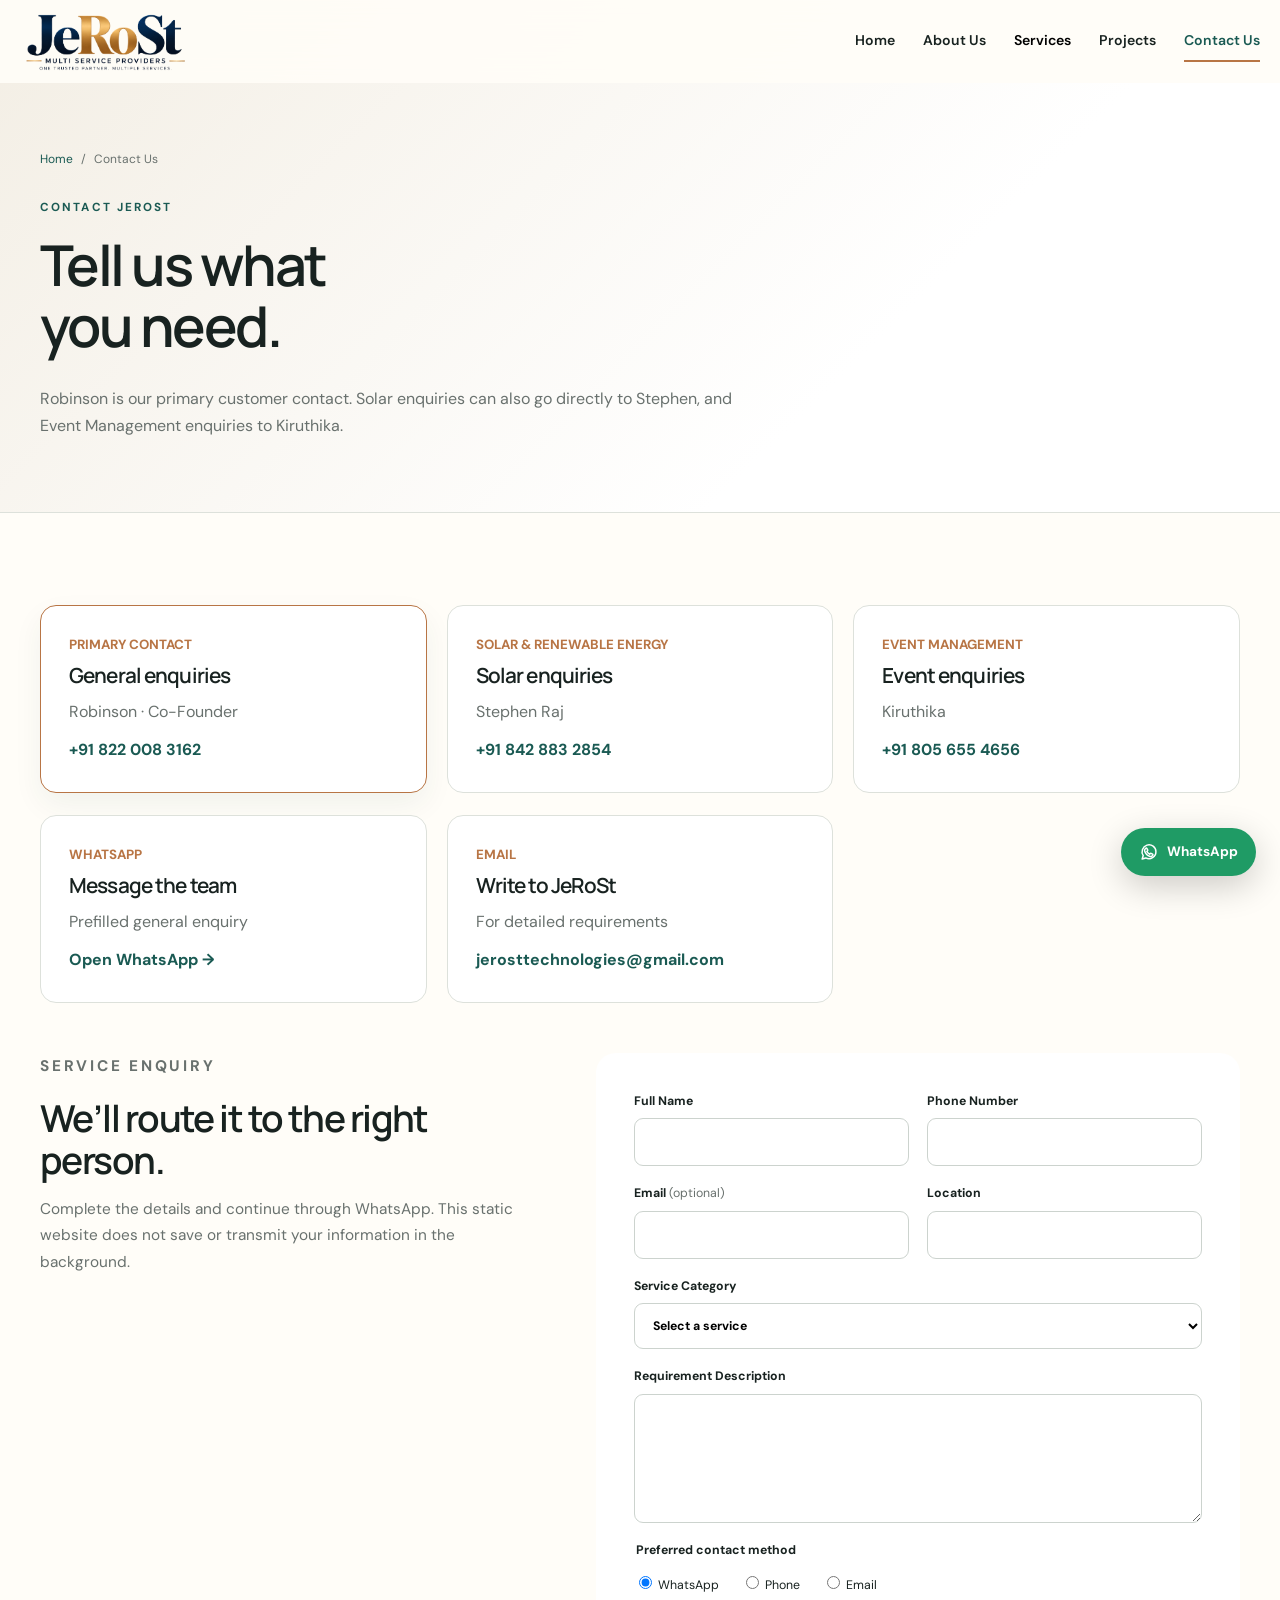
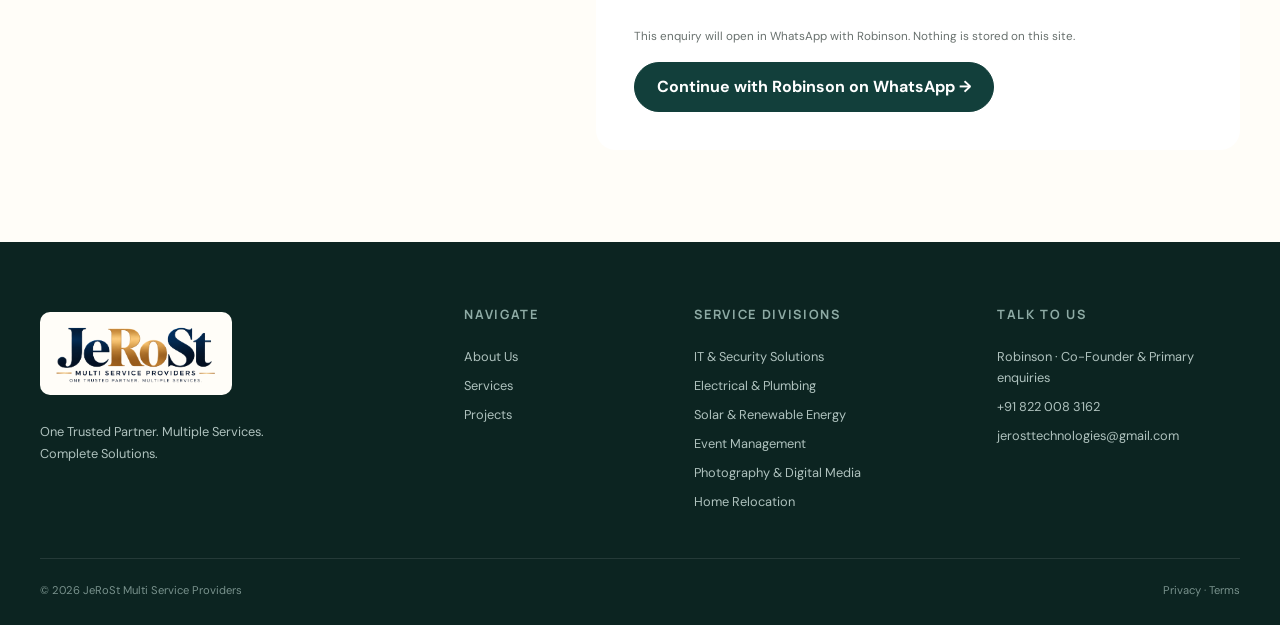
==== commit 37927a83: "Route enquiries to dedicated service contacts" ====
--- a/contact.html
+++ b/contact.html
@@ -1,3 +1,3 @@
-<!doctype html><html lang="en"><head><meta charset="UTF-8"><meta name="viewport" content="width=device-width,initial-scale=1"><title>Contact Us | JeRoSt Multi Service Providers</title><meta name="description" content="Contact JeRoSt for a service enquiry or consultation."><link rel="icon" href="assets/brand/favicon.png" type="image/png"><link rel="preconnect" href="https://fonts.googleapis.com"><link rel="preconnect" href="https://fonts.gstatic.com" crossorigin><link href="https://fonts.googleapis.com/css2?family=DM+Sans:wght@400;500;600;700&family=Manrope:wght@400;500;600;700&display=swap" rel="stylesheet"><link rel="stylesheet" href="styles.css"></head><body><a class="skip-link" href="#main">Skip to content</a><div id="site-header"></div><main id="main"><section class="page-hero"><div class="container reveal"><div class="breadcrumbs"><a href="index.html">Home</a><span>/</span><span>Contact Us</span></div><p class="eyebrow">CONTACT JEROST</p><h1>Tell us what<br>you need.</h1><p class="lead">Start with Robinson, our primary customer contact, or send a structured enquiry using the form below.</p></div></section>
-<section class="section"><div class="container"><div class="contact-cards"><article class="contact-card reveal"><small>CALL</small><h2>Primary enquiries</h2><p>Robinson</p><a href="tel:+918220083162">+91 822 008 3162</a></article><article class="contact-card reveal"><small>WHATSAPP</small><h2>Message the team</h2><p>Prefilled general enquiry</p><a href="https://wa.me/918220083162" target="_blank" rel="noreferrer">Open WhatsApp →</a></article><article class="contact-card reveal"><small>EMAIL</small><h2>Write to JeRoSt</h2><p>For detailed requirements</p><a href="mailto:jerosttechnologies@gmail.com">jerosttechnologies@gmail.com</a></article></div>
-<div class="contact-grid"><div class="content-copy reveal"><p class="eyebrow">SERVICE ENQUIRY</p><h2>We’ll route it to the right person.</h2><p>Complete the details and continue through WhatsApp. This static website does not save or transmit your information in the background.</p></div><form class="enquiry-form reveal" id="enquiry-form"><div class="field-row"><label>Full Name<input name="name" required autocomplete="name"></label><label>Phone Number<input name="phone" type="tel" required autocomplete="tel"></label></div><div class="field-row"><label>Email <span>(optional)</span><input name="email" type="email" autocomplete="email"></label><label>Location<input name="location" required></label></div><label>Service Category<select name="service" required><option value="">Select a service</option><option>IT &amp; Security Solutions</option><option>Electrical &amp; Plumbing Services</option><option>Solar &amp; Renewable Energy</option><option>Event Management</option><option>Photography, Videography &amp; Digital Media</option><option>Home Relocation Services</option></select></label><label>Requirement Description<textarea name="message" rows="5" required></textarea></label><fieldset><legend>Preferred contact method</legend><label><input type="radio" name="contactMethod" value="WhatsApp" checked> WhatsApp</label><label><input type="radio" name="contactMethod" value="Phone"> Phone</label><label><input type="radio" name="contactMethod" value="Email"> Email</label></fieldset><p class="form-note">Submitting opens WhatsApp with your completed enquiry. Nothing is stored on this site.</p><button class="button" type="submit">Continue on WhatsApp →</button></form></div></div></section></main><div id="site-footer"></div><script src="site.js"></script></body></html>
+<!doctype html><html lang="en"><head><meta charset="UTF-8"><meta name="viewport" content="width=device-width,initial-scale=1"><title>Contact Us | JeRoSt Multi Service Providers</title><meta name="description" content="Contact JeRoSt for a service enquiry or consultation."><link rel="icon" href="assets/brand/favicon.png" type="image/png"><link rel="preconnect" href="https://fonts.googleapis.com"><link rel="preconnect" href="https://fonts.gstatic.com" crossorigin><link href="https://fonts.googleapis.com/css2?family=DM+Sans:wght@400;500;600;700&family=Manrope:wght@400;500;600;700&display=swap" rel="stylesheet"><link rel="stylesheet" href="styles.css"></head><body><a class="skip-link" href="#main">Skip to content</a><div id="site-header"></div><main id="main"><section class="page-hero"><div class="container reveal"><div class="breadcrumbs"><a href="index.html">Home</a><span>/</span><span>Contact Us</span></div><p class="eyebrow">CONTACT JEROST</p><h1>Tell us what<br>you need.</h1><p class="lead">Robinson is our primary customer contact. Solar enquiries can also go directly to Stephen, and Event Management enquiries to Kiruthika.</p></div></section>
+<section class="section"><div class="container"><div class="contact-cards"><article class="contact-card primary-contact reveal"><small>PRIMARY CONTACT</small><h2>General enquiries</h2><p>Robinson</p><a href="tel:+918220083162">+91 822 008 3162</a></article><article class="contact-card reveal"><small>SOLAR &amp; RENEWABLE ENERGY</small><h2>Solar enquiries</h2><p>Stephen Raj</p><a href="tel:+918428832854">+91 842 883 2854</a></article><article class="contact-card reveal"><small>EVENT MANAGEMENT</small><h2>Event enquiries</h2><p>Kiruthika</p><a href="tel:+918056554656">+91 805 655 4656</a></article><article class="contact-card reveal"><small>WHATSAPP</small><h2>Message the team</h2><p>Prefilled general enquiry</p><a href="https://wa.me/918220083162" target="_blank" rel="noreferrer">Open WhatsApp →</a></article><article class="contact-card reveal"><small>EMAIL</small><h2>Write to JeRoSt</h2><p>For detailed requirements</p><a href="mailto:jerosttechnologies@gmail.com">jerosttechnologies@gmail.com</a></article></div>
+<div class="contact-grid"><div class="content-copy reveal"><p class="eyebrow">SERVICE ENQUIRY</p><h2>We’ll route it to the right person.</h2><p>Complete the details and continue through WhatsApp. This static website does not save or transmit your information in the background.</p></div><form class="enquiry-form reveal" id="enquiry-form"><div class="field-row"><label>Full Name<input name="name" required autocomplete="name"></label><label>Phone Number<input name="phone" type="tel" required autocomplete="tel"></label></div><div class="field-row"><label>Email <span>(optional)</span><input name="email" type="email" autocomplete="email"></label><label>Location<input name="location" required></label></div><label>Service Category<select name="service" required><option value="">Select a service</option><option>IT &amp; Security Solutions</option><option>Electrical &amp; Plumbing Services</option><option>Solar &amp; Renewable Energy</option><option>Event Management</option><option>Photography, Videography &amp; Digital Media</option><option>Home Relocation Services</option></select></label><label>Requirement Description<textarea name="message" rows="5" required></textarea></label><fieldset><legend>Preferred contact method</legend><label><input type="radio" name="contactMethod" value="WhatsApp" checked> WhatsApp</label><label><input type="radio" name="contactMethod" value="Phone"> Phone</label><label><input type="radio" name="contactMethod" value="Email"> Email</label></fieldset><p class="form-note">Submitting opens WhatsApp with your completed enquiry. Nothing is stored on this site.</p><button class="button" type="submit">Continue on WhatsApp →</button></form></div></div></section></main><div id="site-footer"></div><script src="site.js?v=20261029-1"></script></body></html>
--- a/styles.css
+++ b/styles.css
@@ -98,6 +98,29 @@
 /* Keep the hero service panel inside its image column */
 .hero-copy,.hero-visual{min-width:0}
 .hero-visual{isolation:isolate}
+
+/* Clean animated home-page logo */
+.hero-brand-visual{position:relative;min-height:620px;display:grid;place-items:center}
+.hero-logo-card{width:min(92%,600px);animation:brandFloat 6s ease-in-out infinite}
+.hero-main-logo{width:100%;height:auto;object-fit:contain}
+@keyframes brandFloat{0%,100%{transform:translateY(0)}50%{transform:translateY(-10px)}}
+@media(max-width:1050px){.hero-brand-visual{min-height:520px}.hero-logo-card{width:92%}}
+@media(max-width:800px){.hero-brand-visual{min-height:360px;margin-top:10px}.hero-logo-card{width:min(82%,560px)}}
+@media(max-width:560px){.hero-brand-visual{min-height:280px}.hero-logo-card{width:92%}}
+@media(prefers-reduced-motion:reduce){.hero-logo-card{animation:none!important}}
+.floating-wa{display:inline-flex;align-items:center;justify-content:center;gap:8px}
+.wa-icon{display:block;width:20px;height:20px;flex:0 0 20px;fill:none;stroke:currentColor;stroke-width:1.8;stroke-linecap:round;stroke-linejoin:round}
+@media(max-width:800px){.wa-icon{width:23px;height:23px;flex-basis:23px}}
+
+/* Keep the mobile navigation above all page and hero content */
+@media(max-width:800px){
+  body.menu-open{overflow:auto}
+  .site-header{z-index:10000;background:rgba(255,253,248,.96);backdrop-filter:none;-webkit-backdrop-filter:none}
+  .nav-shell{position:relative;z-index:10002}
+  .brand-wordmark,.menu-toggle{position:relative;z-index:10003}
+  .main-nav{position:fixed;z-index:10001;inset:80px 16px auto auto;width:min(340px,calc(100vw - 32px));height:auto;max-height:calc(100dvh - 96px);min-height:0;padding:18px 20px;background:#fff;border:1px solid var(--line);border-radius:18px;box-shadow:0 20px 55px rgba(12,36,33,.2);visibility:hidden;opacity:0;pointer-events:none;transform:translateY(-10px) scale(.98);transform-origin:top right;overflow:auto;overscroll-behavior:contain}
+  .main-nav.open{visibility:visible;opacity:1;pointer-events:auto;transform:translateY(0) scale(1)}
+}
 .division-panel{z-index:2}
 @media(min-width:801px){.division-panel{left:24px;right:auto;bottom:24px;width:min(310px,calc(100% - 48px))}}
 
@@ -127,3 +150,20 @@
 .section-heading>p,.detail-intro>p,.content-copy p{font-size:.96rem;line-height:1.72}
 @media(max-width:800px){h2,.section-heading h2,.promise h2,.commitment-section h2{font-size:clamp(1.9rem,6.5vw,2.8rem)}.page-cta h2,.final-cta h2,.section-kicker h2{font-size:clamp(1.85rem,6vw,2.55rem)}.content-copy h2,.detail-intro h2{font-size:clamp(1.8rem,5.8vw,2.45rem)}}
 @media(max-width:560px){h2,.section-heading h2,.promise h2,.commitment-section h2{font-size:clamp(1.75rem,8vw,2.35rem);letter-spacing:-.032em}.page-cta h2,.final-cta h2,.section-kicker h2,.content-copy h2,.detail-intro h2{font-size:clamp(1.7rem,7.5vw,2.2rem);letter-spacing:-.03em}.card-body h3,.team-card h3,.service-detail-card h2,.info-panel h3{line-height:1.2}}
+
+/* Keep the desktop Services menu inside laptop and viewport edges */
+@media(min-width:801px){
+  .mega-menu{position:absolute;top:70px;left:auto;right:-250px;width:min(860px,calc(100vw - 40px));max-height:calc(100vh - 102px);overflow:auto;transform:translateY(10px)}
+  .services-nav:before{content:"";position:absolute;z-index:2;top:63px;left:50%;width:14px;height:14px;background:#fff;border-left:1px solid var(--line);border-top:1px solid var(--line);opacity:0;visibility:hidden;transform:translateX(-50%) rotate(45deg);transition:.2s}
+  .services-nav:hover:before,.services-nav:focus-within:before{opacity:1;visibility:visible}
+  .services-nav:hover .mega-menu,.services-nav:focus-within .mega-menu{transform:translateY(0)}
+}
+
+/* Flexible service contacts on the Contact page */
+.contact-cards{grid-template-columns:repeat(3,minmax(0,1fr))}
+.contact-card{display:flex;flex-direction:column;align-items:flex-start}
+.contact-card p{margin:4px 0 12px;color:var(--muted)}
+.contact-card a{margin-top:auto}
+.contact-card.primary-contact{border-color:var(--copper);box-shadow:0 12px 30px rgba(18,63,59,.06)}
+@media(max-width:1100px) and (min-width:901px){.contact-cards{grid-template-columns:repeat(2,minmax(0,1fr))}}
+@media(max-width:900px){.contact-cards{grid-template-columns:1fr}}
